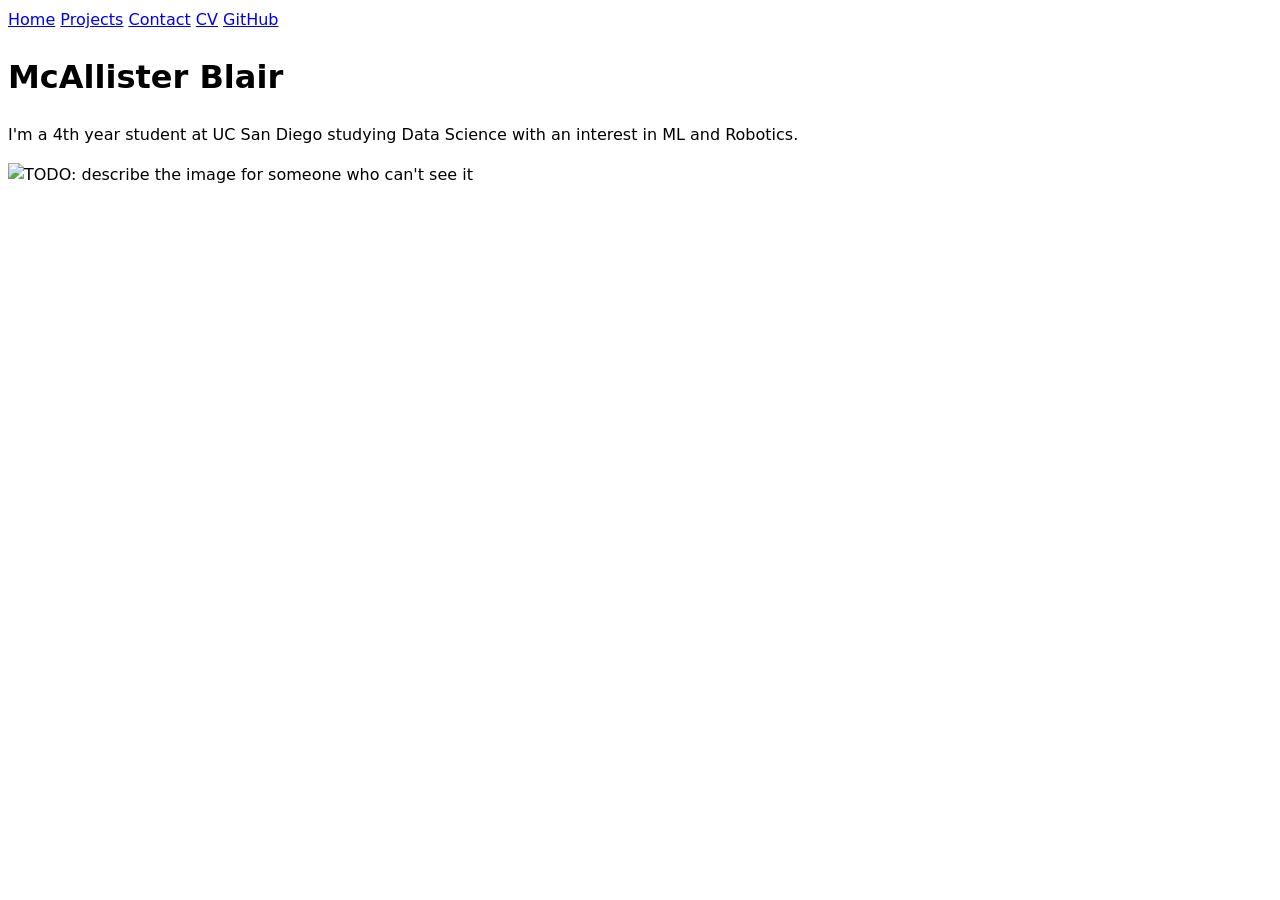
==== index.html @ 9aedf08f "Lab 1 skeleton" ====
<!DOCTYPE html>
<html lang="en">
<head>
  <meta charset="UTF-8">
  <meta name="viewport" content="width=device-width, initial-scale=1.0">
  <title>McAllister Blair: Personal site and portfolio</title>
  <link rel="stylesheet" href="style.css">
</head>
<body>
  <nav>
    <a href="./">Home</a>
    <a href="projects/">Projects</a>
    <a href="contact/">Contact</a>
    <a href="cv/">CV</a>
    <a href="https://github.com/macblair221" target="_blank">GitHub</a>
  </nav>

  <h1>McAllister Blair</h1>
  <p>I'm a 4th year student at UC San Diego studying Data Science with an interest in ML and Robotics.</p>

  <!-- Step 4: save a photo in images/ and fill in src + a real alt description -->
  <img src="images/TODO.jpg" alt="TODO: describe the image for someone who can't see it">
</body>
</html>
---- style.css ----
body {
  /* Set line height to 1.5 times the font size
     and use the OS's UI font as the website font
   */
  font: 100%/1.5 system-ui;
}
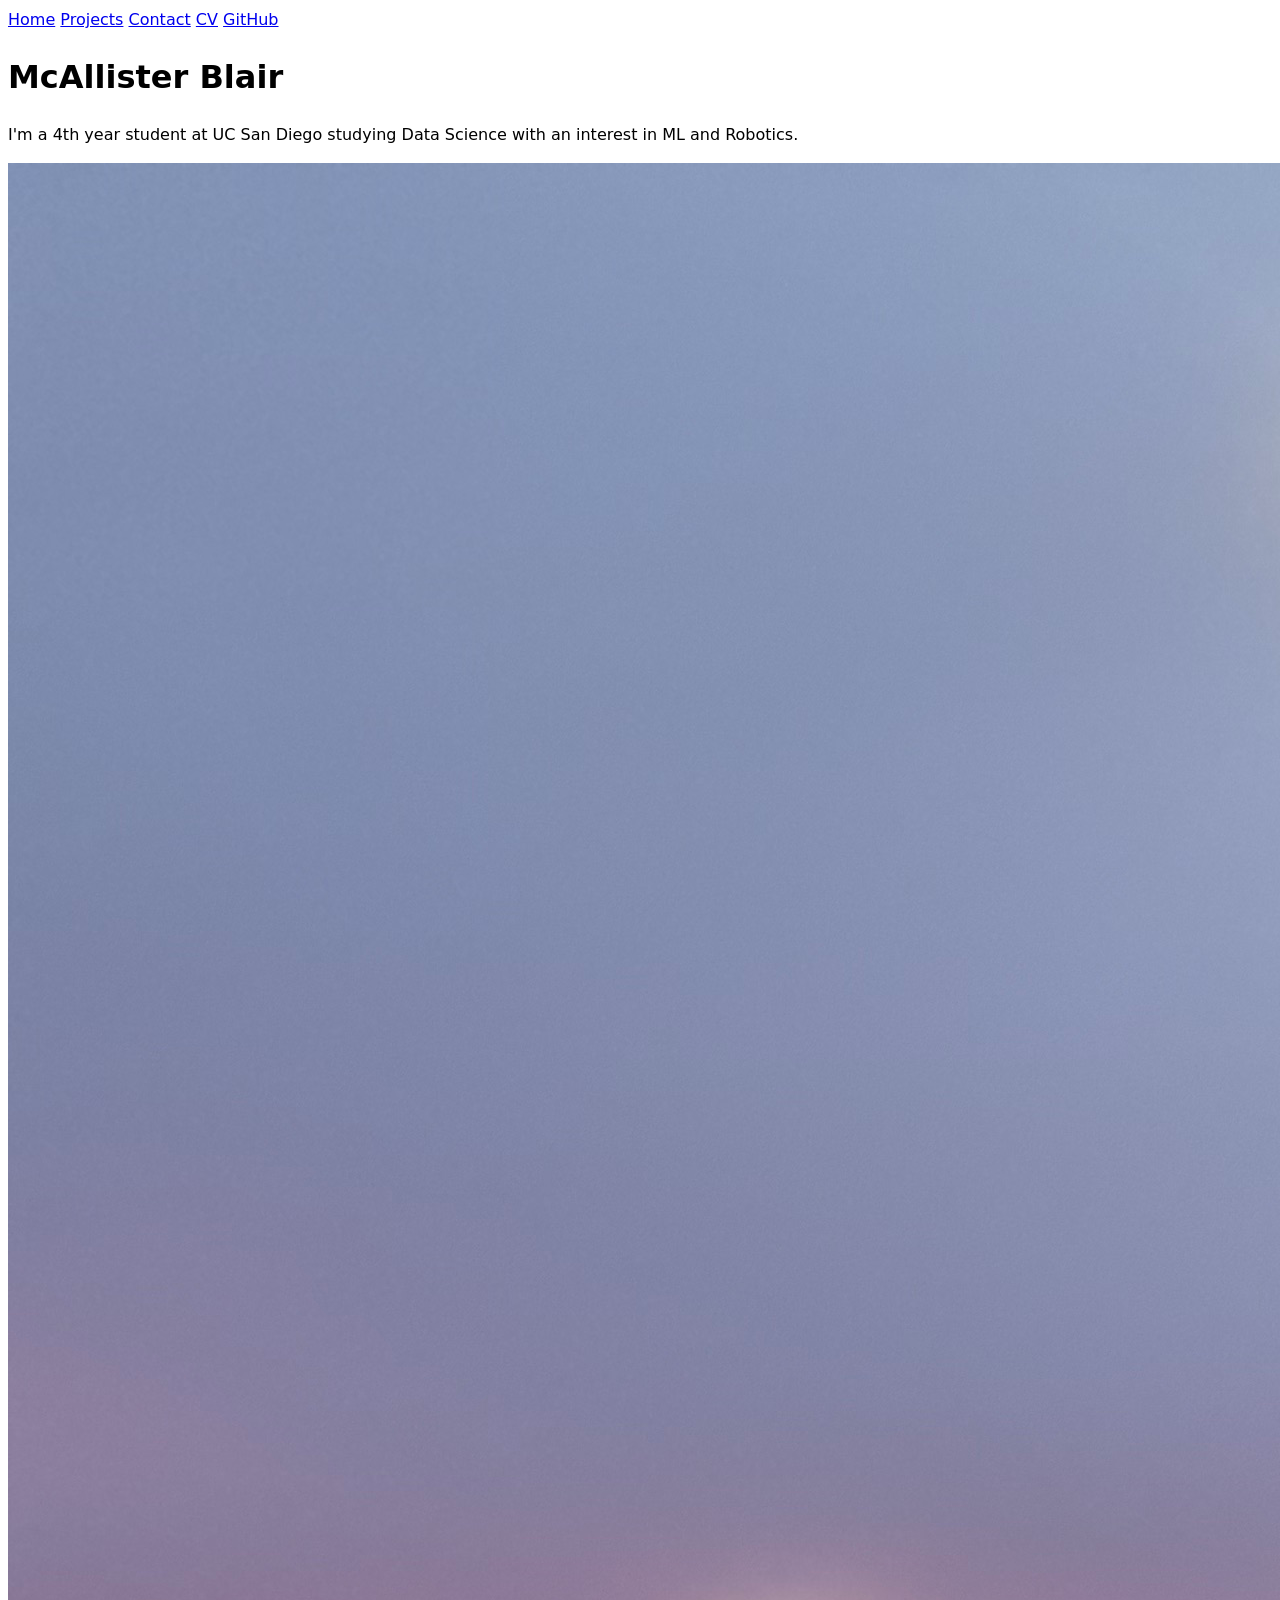
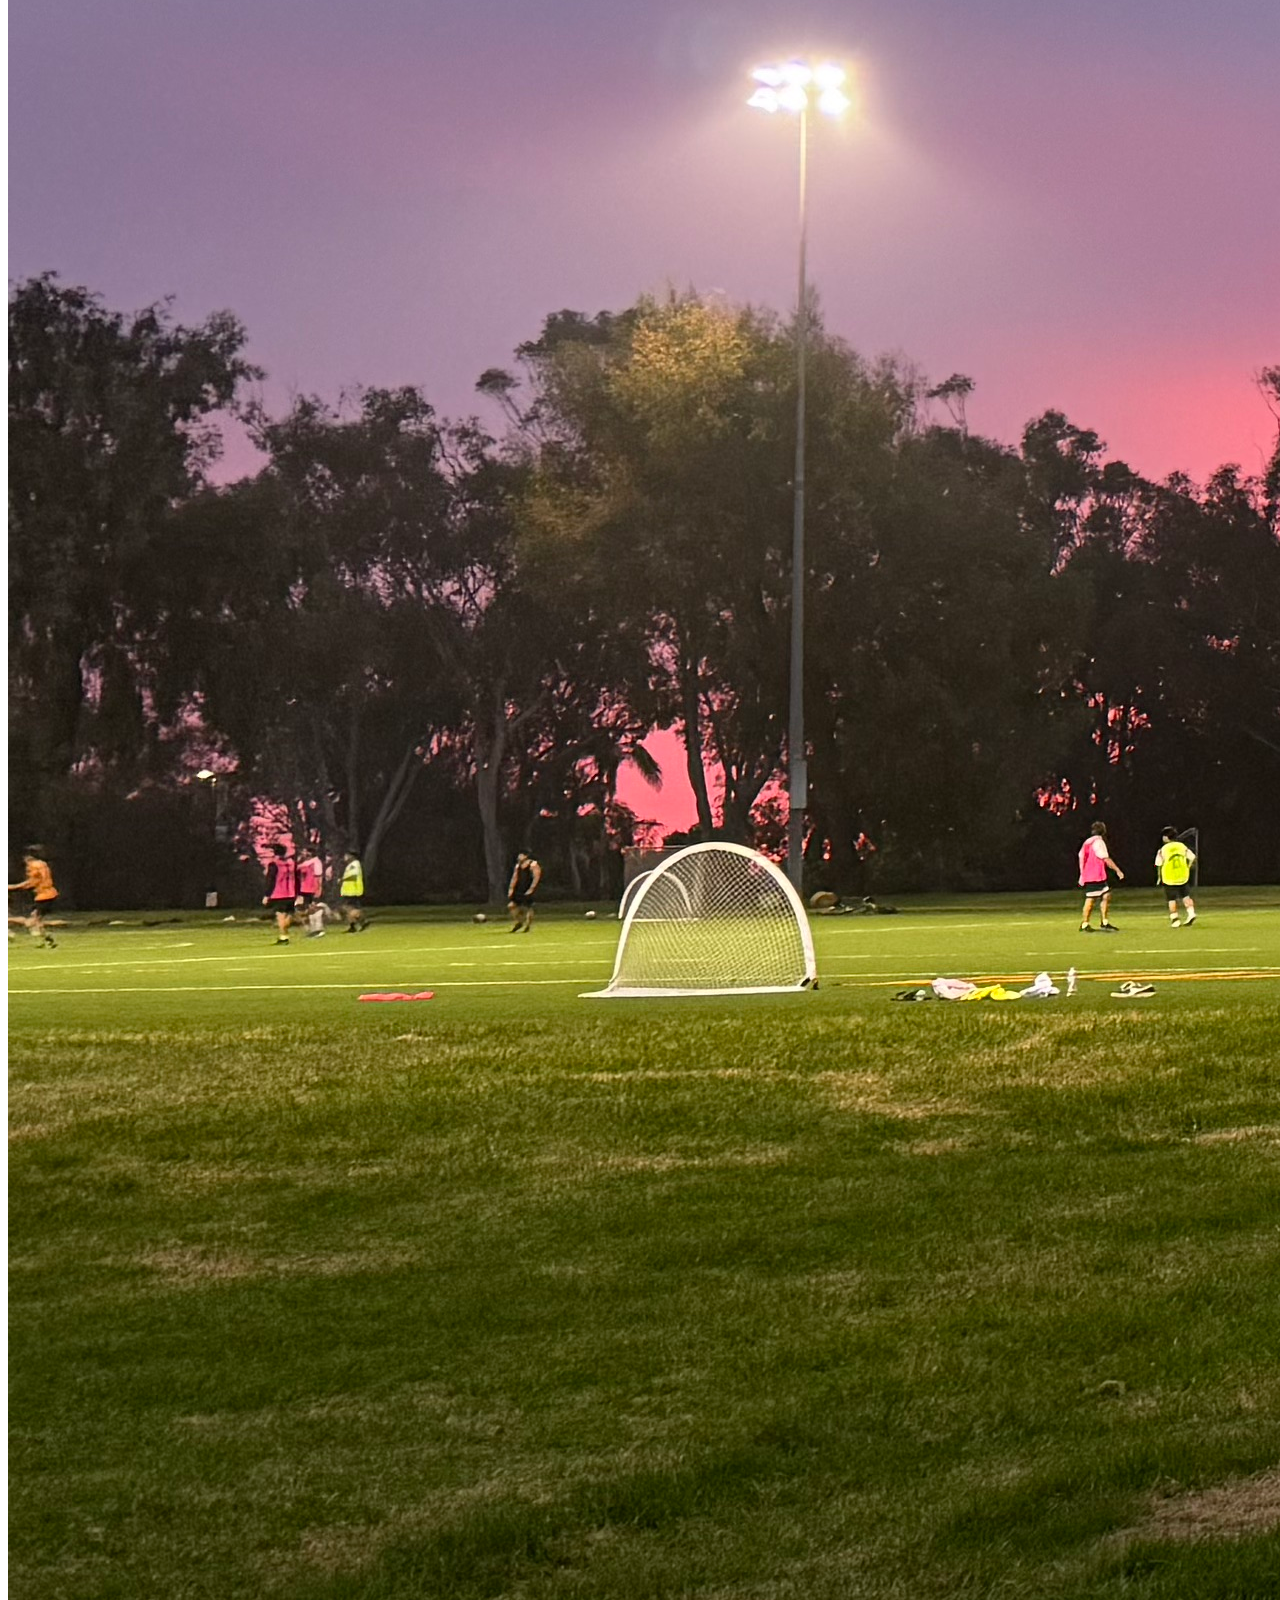
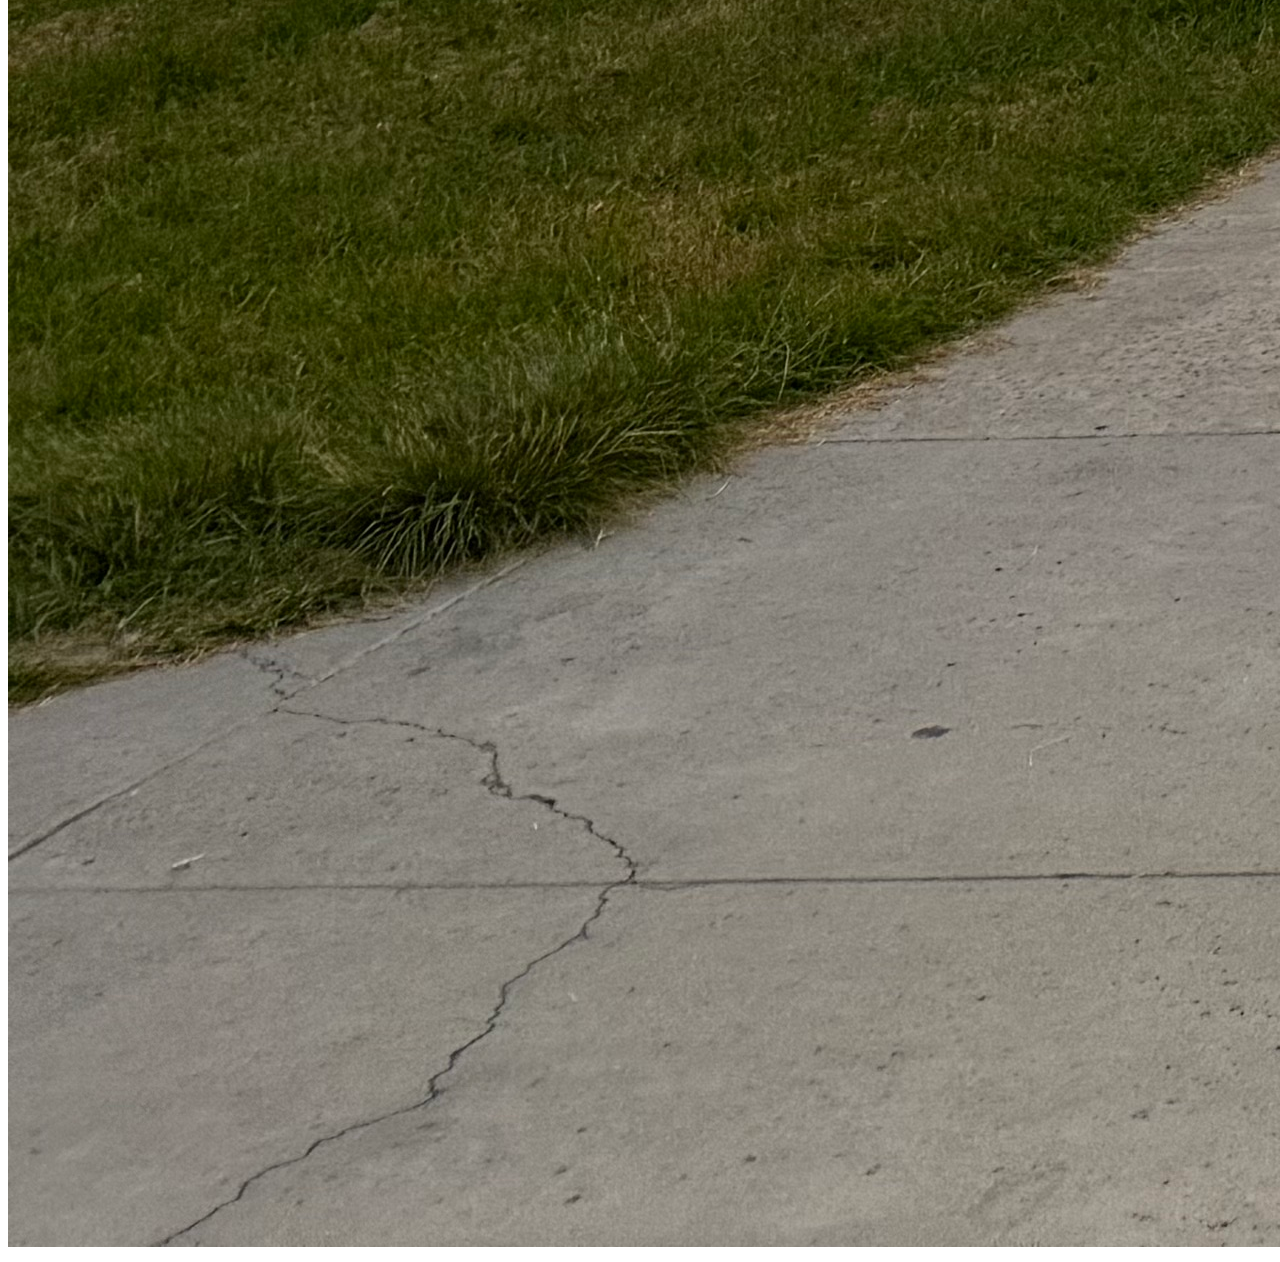
==== commit 8b7e61cc: "finsihed portfolio" ====
--- a/index.html
+++ b/index.html
@@ -18,7 +18,6 @@
   <h1>McAllister Blair</h1>
   <p>I'm a 4th year student at UC San Diego studying Data Science with an interest in ML and Robotics.</p>
 
-  <!-- Step 4: save a photo in images/ and fill in src + a real alt description -->
-  <img src="images/TODO.jpg" alt="TODO: describe the image for someone who can't see it">
+  <img src="images/sunset.jpeg" alt="This is a sunset at UCSD campus by the outdoor basketball courts and soccer field.">
 </body>
 </html>
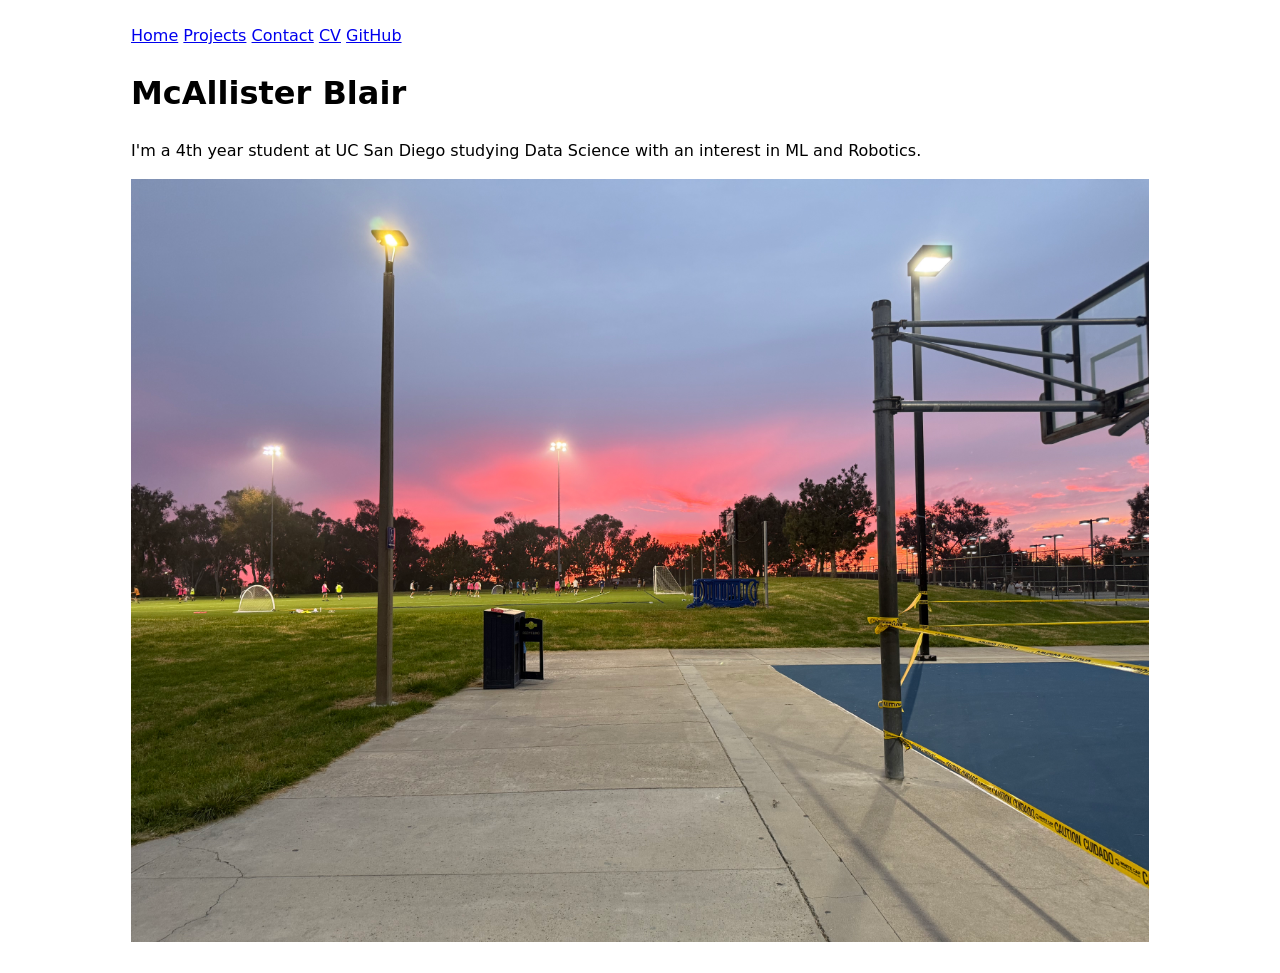
==== commit 0cdbc2b1: "Add 'current' class to Home link in navigation Updated the Home link to include a 'current' class fo" ====
--- a/index.html
+++ b/index.html
@@ -8,7 +8,7 @@
 </head>
 <body>
   <nav>
-    <a href="./">Home</a>
+    <a href="./" class="current">Home</a>
     <a href="projects/">Projects</a>
     <a href="contact/">Contact</a>
     <a href="cv/">CV</a>
--- a/style.css
+++ b/style.css
@@ -3,4 +3,12 @@
      and use the OS's UI font as the website font
    */
   font: 100%/1.5 system-ui;
+  max-width: 100ch;
+  margin-inline: auto;
+  padding: 1em;
 }
+
+img {
+  max-width: 100%;
+  height: auto;
+}
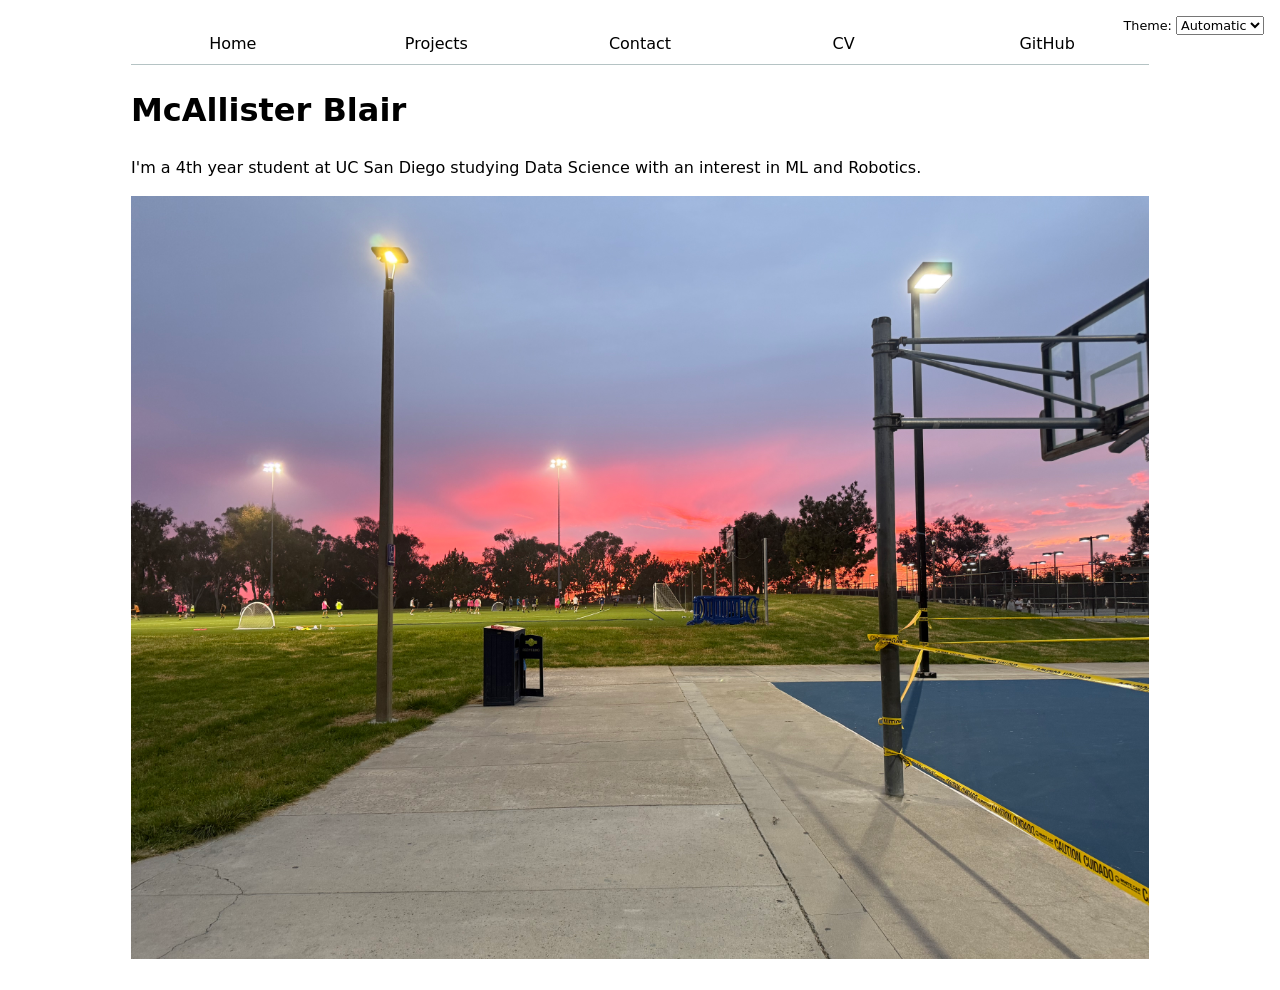
==== commit 8e7d1878: "Lab 3: global.js nav, dark mode switch, contact form" ====
--- a/index.html
+++ b/index.html
@@ -5,15 +5,9 @@
   <meta name="viewport" content="width=device-width, initial-scale=1.0">
   <title>McAllister Blair: Personal site and portfolio</title>
   <link rel="stylesheet" href="style.css">
+  <script type="module" src="global.js"></script>
 </head>
 <body>
-  <nav>
-    <a href="./" class="current">Home</a>
-    <a href="projects/">Projects</a>
-    <a href="contact/">Contact</a>
-    <a href="cv/">CV</a>
-    <a href="https://github.com/macblair221" target="_blank">GitHub</a>
-  </nav>
 
   <h1>McAllister Blair</h1>
   <p>I'm a 4th year student at UC San Diego studying Data Science with an interest in ML and Robotics.</p>
--- a/style.css
+++ b/style.css
@@ -12,3 +12,85 @@
   max-width: 100%;
   height: auto;
 }
+
+html {
+  --color-accent: oklch(65% 50% 0);
+  accent-color: var(--color-accent);
+  color-scheme: light dark;
+}
+
+nav {
+  --border-color: oklch(50% 10% 200 / 40%);
+  display: flex;
+  margin-bottom: 1em;
+  border-bottom: 1px solid var(--border-color);
+}
+
+nav a {
+  flex: 1;
+  text-decoration: none;
+  color: inherit;
+  text-align: center;
+  padding: 0.5em;
+}
+
+nav a.current {
+  border-bottom: 0.4em solid var(--border-color);
+  padding-bottom: 0.1em;
+}
+
+nav a:hover {
+  border-bottom: 0.4em solid var(--color-accent);
+  padding-bottom: 0.1em;
+  background-color: color-mix(in oklch, var(--color-accent), canvas 85%);
+}
+
+input,
+textarea,
+button,
+select {
+  font: inherit;
+}
+
+.color-scheme {
+  position: absolute;
+  top: 1rem;
+  right: 1rem;
+  font-size: 80%;
+}
+
+form {
+  display: grid;
+  grid-template-columns: auto 1fr;
+  gap: 1em;
+}
+
+form label {
+  display: grid;
+  grid-template-columns: subgrid;
+  grid-column: 1 / -1;
+}
+
+form button {
+  grid-column: 1 / -1;
+}
+
+section {
+  margin-block: 2em;
+}
+
+section > h2 {
+  border-bottom: 2px solid var(--color-accent);
+  padding-bottom: 0.2em;
+}
+
+article header {
+  display: flex;
+  justify-content: space-between;
+  align-items: baseline;
+}
+
+time {
+  color: oklch(50% 0 0);
+  font-size: 90%;
+}
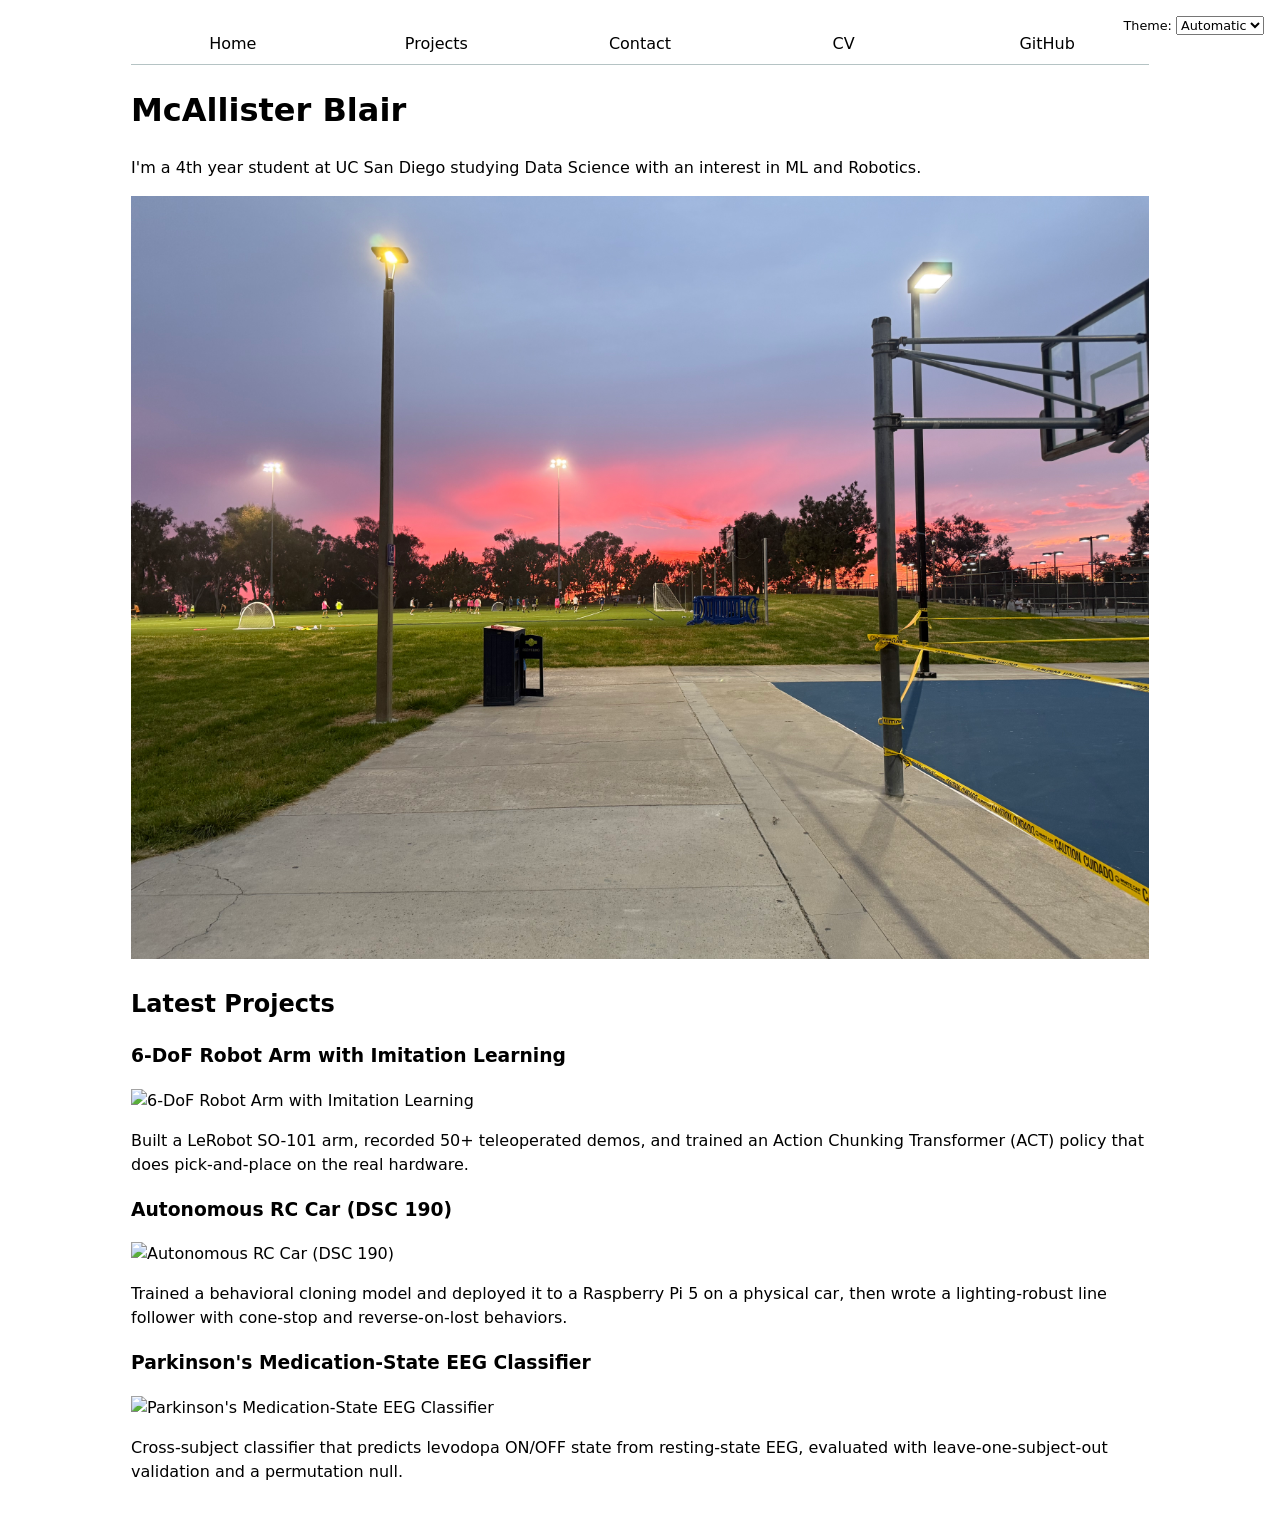
==== commit 3b991a2f: "Lab 4: projects from JSON, latest projects on home, GitHub stats" ====
--- a/index.html
+++ b/index.html
@@ -6,6 +6,7 @@
   <title>McAllister Blair: Personal site and portfolio</title>
   <link rel="stylesheet" href="style.css">
   <script type="module" src="global.js"></script>
+  <script src="index.js" type="module" defer></script>
 </head>
 <body>
 
@@ -13,5 +14,12 @@
   <p>I'm a 4th year student at UC San Diego studying Data Science with an interest in ML and Robotics.</p>
 
   <img src="images/sunset.jpeg" alt="This is a sunset at UCSD campus by the outdoor basketball courts and soccer field.">
+
+  <div id="profile-stats"></div>
+
+  <h2>Latest Projects</h2>
+  <div class="projects">
+    <!-- Dynamically added content will appear here -->
+  </div>
 </body>
 </html>
--- a/style.css
+++ b/style.css
@@ -94,3 +94,22 @@
   color: oklch(50% 0 0);
   font-size: 90%;
 }
+
+#profile-stats dl {
+  display: grid;
+  grid-template-columns: repeat(4, 1fr);
+  text-align: center;
+}
+
+#profile-stats dt {
+  grid-row: 1;
+  font-size: 80%;
+  color: color-mix(in oklch, canvastext 60%, canvas);
+}
+
+#profile-stats dd {
+  grid-row: 2;
+  margin: 0;
+  font-size: 150%;
+  font-weight: bold;
+}
